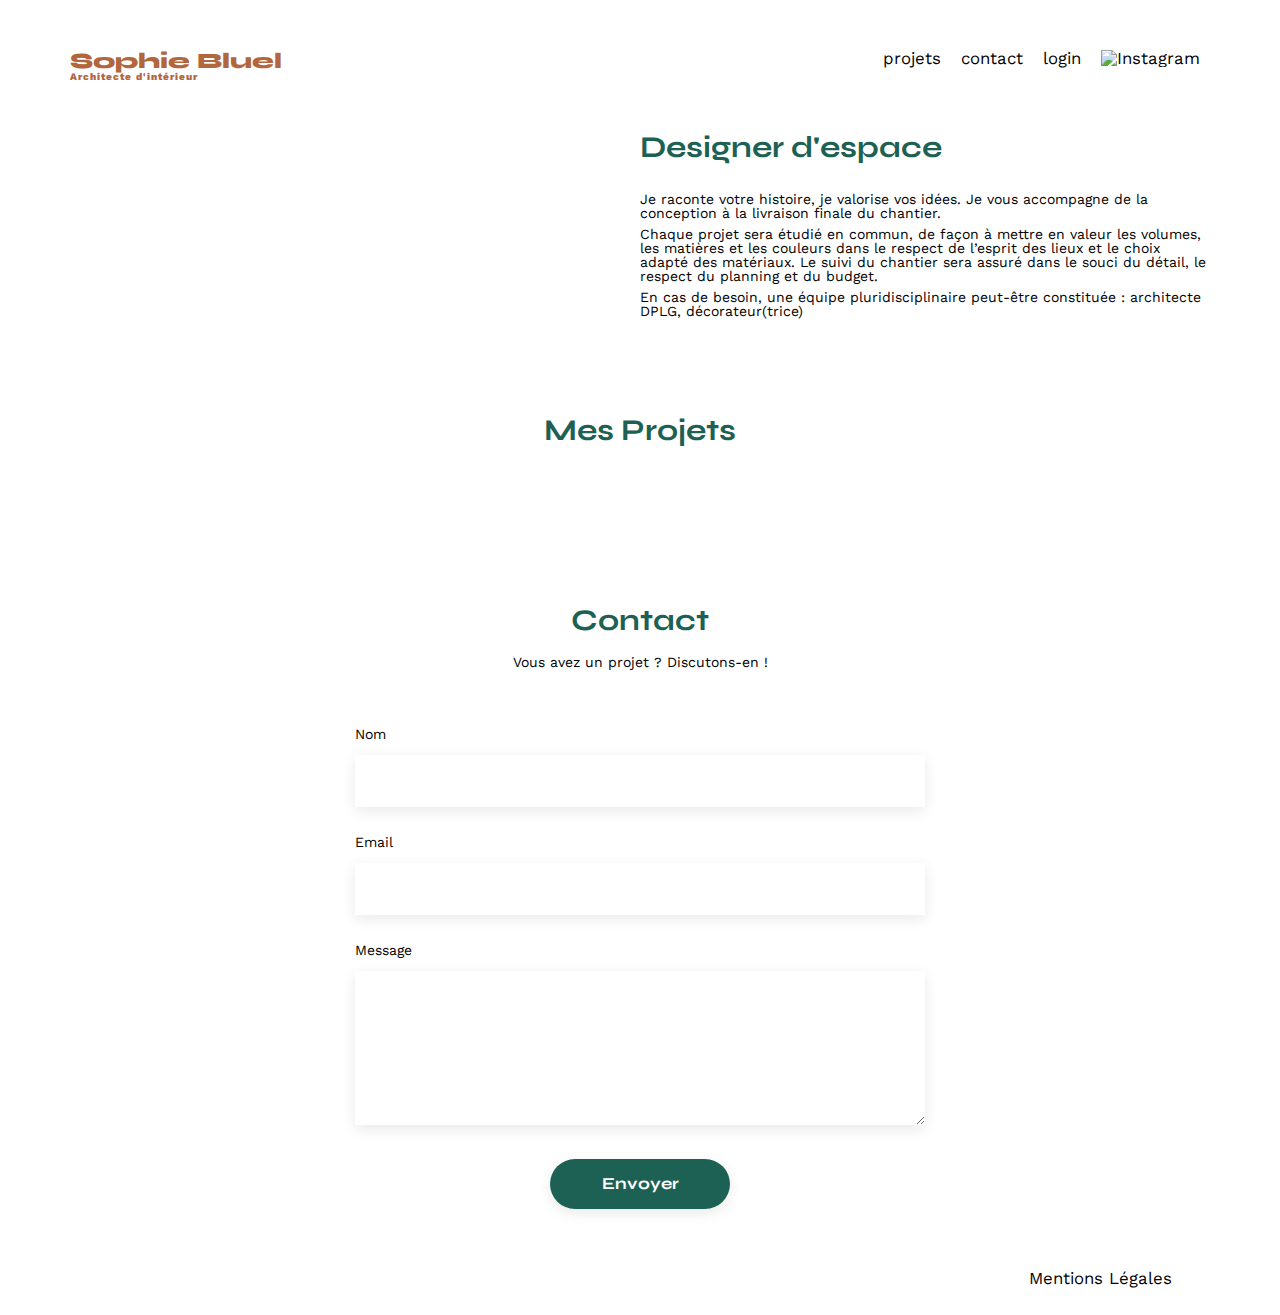
==== FrontEnd/index.html @ af710bba "Ajout du login/logout et du mode édition" ====
<!DOCTYPE html>
<html lang="fr">
<head>
	<meta charset="UTF-8">
	<title>Sophie Bluel - Architecte d'intérieur</title>
	<meta name="viewport" content="width=device-width, initial-scale=1.0">
	<link rel="preconnect" href="https://fonts.googleapis.com">
	<link rel="preconnect" href="https://fonts.gstatic.com" crossorigin>
	<link href="https://fonts.googleapis.com/css2?family=Syne:wght@700;800&family=Work+Sans&display=swap" rel="stylesheet">
	<meta name="description" content="">
	<link rel="stylesheet" href="https://cdnjs.cloudflare.com/ajax/libs/font-awesome/6.0.0-beta3/css/all.min.css">
	<link rel="stylesheet" href="./assets/style.css">
	<script src="index.js" defer></script>
</head>
<body>
<header>
	<div id="editModeBanner">
		<i class="fa-regular fa-pen-to-square"></i> Mode édition
	</div>	
	<h1>Sophie Bluel <span>Architecte d'intérieur</span></h1>
	<nav>
		<ul>
			<li>projets</li>
			<li><a href="#contact">contact</a></li>
			<li>
				<a id="loginLink" href="./login.html">login</a>
				<a id="logoutLink" class="only-admin" href="#">logout</a>
			</li>
			<li><img src="./assets/icons/instagram.png" alt="Instagram"></li>
		</ul>
	</nav>
</header>
<main>
	<section id="introduction">
		<figure>
			<img src="./assets/images/sophie-bluel.png" alt="">
		</figure>
		<article>
			<h2>Designer d'espace</h2>
			<p>Je raconte votre histoire, je valorise vos idées. Je vous accompagne de la conception à la livraison finale du chantier.</p>
			<p>Chaque projet sera étudié en commun, de façon à mettre en valeur les volumes, les matières et les couleurs dans le respect de l’esprit des lieux et le choix adapté des matériaux. Le suivi du chantier sera assuré dans le souci du détail, le respect du planning et du budget.</p>
			<p>En cas de besoin, une équipe pluridisciplinaire peut-être constituée : architecte DPLG, décorateur(trice)</p>
		</article>
	</section>
	<section id="portfolio">
		<h2>
			Mes Projets 
			<span id="editIconContainer" class="edit-icon-container">
				<a href="#"><i class="fa-regular fa-pen-to-square"></i> modifier</a>
			</span>
		</h2>
		<div id="filters" class="filters"></div>
		<div class="gallery"></div>
	</section>
	<section id="contact">
		<h2>Contact</h2>
		<p>Vous avez un projet ? Discutons-en !</p>
		<form action="#" method="post">
			<label for="name">Nom</label>
			<input type="text" name="name" id="name">
			<label for="email">Email</label>
			<input type="email" name="email" id="email">
			<label for="message">Message</label>
			<textarea name="message" id="message" cols="30" rows="10"></textarea>
			<input type="submit" value="Envoyer">
		</form>
	</section>
</main>

<footer>
	<nav>
		<ul>
			<li>Mentions Légales</li>
		</ul>
	</nav>
</footer>
</body>
</html>
---- FrontEnd/assets/style.css ----
/* http://meyerweb.com/eric/tools/css/reset/
   v2.0 | 20110126
   License: none (public domain)
*/

html, body, div, span, applet, object, iframe,
h1, h2, h3, h4, h5, h6, p, blockquote, pre,
a, abbr, acronym, address, big, cite, code,
del, dfn, em, img, ins, kbd, q, s, samp,
small, strike, strong, sub, sup, tt, var,
b, u, i, center,
dl, dt, dd, ol, ul, li,
fieldset, form, label, legend,
table, caption, tbody, tfoot, thead, tr, th, td,
article, aside, canvas, details, embed,
figure, figcaption, footer, header, hgroup,
menu, nav, output, ruby, section, summary,
time, mark, audio, video {
	margin: 0;
	padding: 0;
	border: 0;
	font-size: 100%;
	font: inherit;
	vertical-align: baseline;
}
/* HTML5 display-role reset for older browsers */
article, aside, details, figcaption, figure,
footer, header, hgroup, menu, nav, section {
	display: block;
}
body {
	line-height: 1;
}
ol, ul {
	list-style: none;
}
blockquote, q {
	quotes: none;
}
blockquote:before, blockquote:after,
q:before, q:after {
	content: '';
	content: none;
}
table {
	border-collapse: collapse;
	border-spacing: 0;
}
/** end reset css**/
body {
	max-width: 1140px;
	margin:auto;
	font-family: 'Work Sans' ;
	font-size: 14px;
}
#editModeBanner {
	display: none;
	background-color: black;
    color: white;
    padding: 20px;
    position: fixed;
    top: 0;
    left: 0;
    width: 100%;
    text-align: center;
	font-size: 1.2em;
}
#editModeBanner i {
	margin-right: 5px;
}
#editIconContainer {
	display: none;
	vertical-align: middle;
	font-family: 'Work Sans';
	font-weight: normal;
	margin-left: 15px;
	color: black;
	font-size: 15px;
}
#editIconContainer a {
	text-decoration: none;
  	color: inherit;
}

header {
	display: flex;
	justify-content: space-between;
	margin: 50px 0
}
section {
	margin: 50px 0
}

h1{
	display: flex;
	flex-direction: column;
	font-family: 'Syne';
	font-size: 22px;
	font-weight: 800;
	color: #B1663C
}

h1 > span {
	font-family: 'Work Sans';
	font-size:10px;
	letter-spacing: 0.1em;
;
}

h2{
	font-family: 'Syne';
	font-weight: 700;
	font-size: 30px;
	color: #1D6154
}
nav ul {
	display: flex;
	align-items: center;
	list-style-type: none;

}
nav li {
	padding: 0 10px;
	font-size: 1.2em;
}

nav li a {
	text-decoration: none;
	color: inherit;
}

li:hover {
	color: #B1663C;
	cursor: pointer;
}
#introduction {
	display: flex;
	align-items: center;
}
#introduction figure {
	flex: 1
}
#introduction img {
	display: block;
	margin: auto;
	width: 80%;
}

#introduction article {
	flex: 1
}
#introduction h2 {
	margin-bottom: 1em;
}

#introduction p {
	margin-bottom: 0.5em;
}
#portfolio h2 {
	text-align: center;
	margin-top: 3em;
	margin-bottom: 2em;
}
.filters {
	display: flex;
	justify-content: center;
	margin: 50px 0;
}
.category_filter {
	margin: 0 5px;
	padding: 7px 20px;
	font-size: 15px;
	font-family: 'Syne';
	border: 1px solid #1D6154;
	border-radius: 80px;
	background-color: white; 
    color: #1D6154; 
    transition: background-color 0.3s, color 0.3s; 
}
.category_filter:hover {
	background-color: #1D6154;
    color: white;
	cursor: pointer;
}
.active_button {
	color: white;
	background-color: #1D6154;
}
.gallery {
	width: 100%;
	display: grid;
	grid-template-columns: 1fr 1fr 1fr;
	grid-column-gap: 20px;
	grid-row-gap: 20px;
}

.gallery img {
	width: 100%;

}
#contact {
	width: 50%;
margin: auto;
}
#contact > * {
	text-align: center;

}
#contact h2{
	margin-bottom: 20px;
}
#contact form {
	text-align: left;
	margin-top:30px;
	display: flex;
	flex-direction: column;
}

#contact input {
	height: 50px;
	font-size: 1.2em;
	border: none;
	box-shadow: 0px 4px 14px rgba(0, 0, 0, 0.09);
}
#contact label {
	margin: 2em 0 1em 0;
}
#contact textarea {
	border: none;
	box-shadow: 0px 4px 14px rgba(0, 0, 0, 0.09);
}

input[type="submit"]{
	font-family: 'Syne';
	font-weight: 700;
	color: white;
	background-color: #1D6154;
	margin : 2em auto ;
	width: 180px;
	text-align: center;
	border-radius: 60px ;
}

footer nav ul {
	display: flex;
	justify-content: flex-end;
	margin: 2em
}

/* Log In */

.login_link {
	font-weight: bold;
}

#login h2 {
	text-align: center;
	margin-top: 5em;
	margin-bottom: 2em;
}

#login form {
	max-width: 400px;
	margin: 0 auto 300px;
}
#login input[type="text"],
#login input[type="password"] {
	width: 100%;
	padding: 18px;
	margin: 5px 0 40px 0;
	box-sizing: border-box;
	border: none;
	box-shadow: 0px 4px 14px rgba(0, 0, 0, 0.09);

}
#login input[type="submit"] {
	display: flex;
	width: 50%;
	padding: 10px;
	margin-top: 0;
	justify-content: center;
	background-color: #1D6154;
	color: #fff;
	border: none;
	cursor: pointer;
}
#login input[type="submit"]:hover {
	background-color: #14503B;
}
.forgot-password {
	text-align: center;
	margin-bottom: 40px;
}
.forgot-password a {
	text-decoration: underline;
}
#login input.error-input {
    border: 1px solid red;
}
#errorMessage{
	color: red;
	text-align: center;
	font-size: 15px;
}


#logoutLink {
	display:none;
}
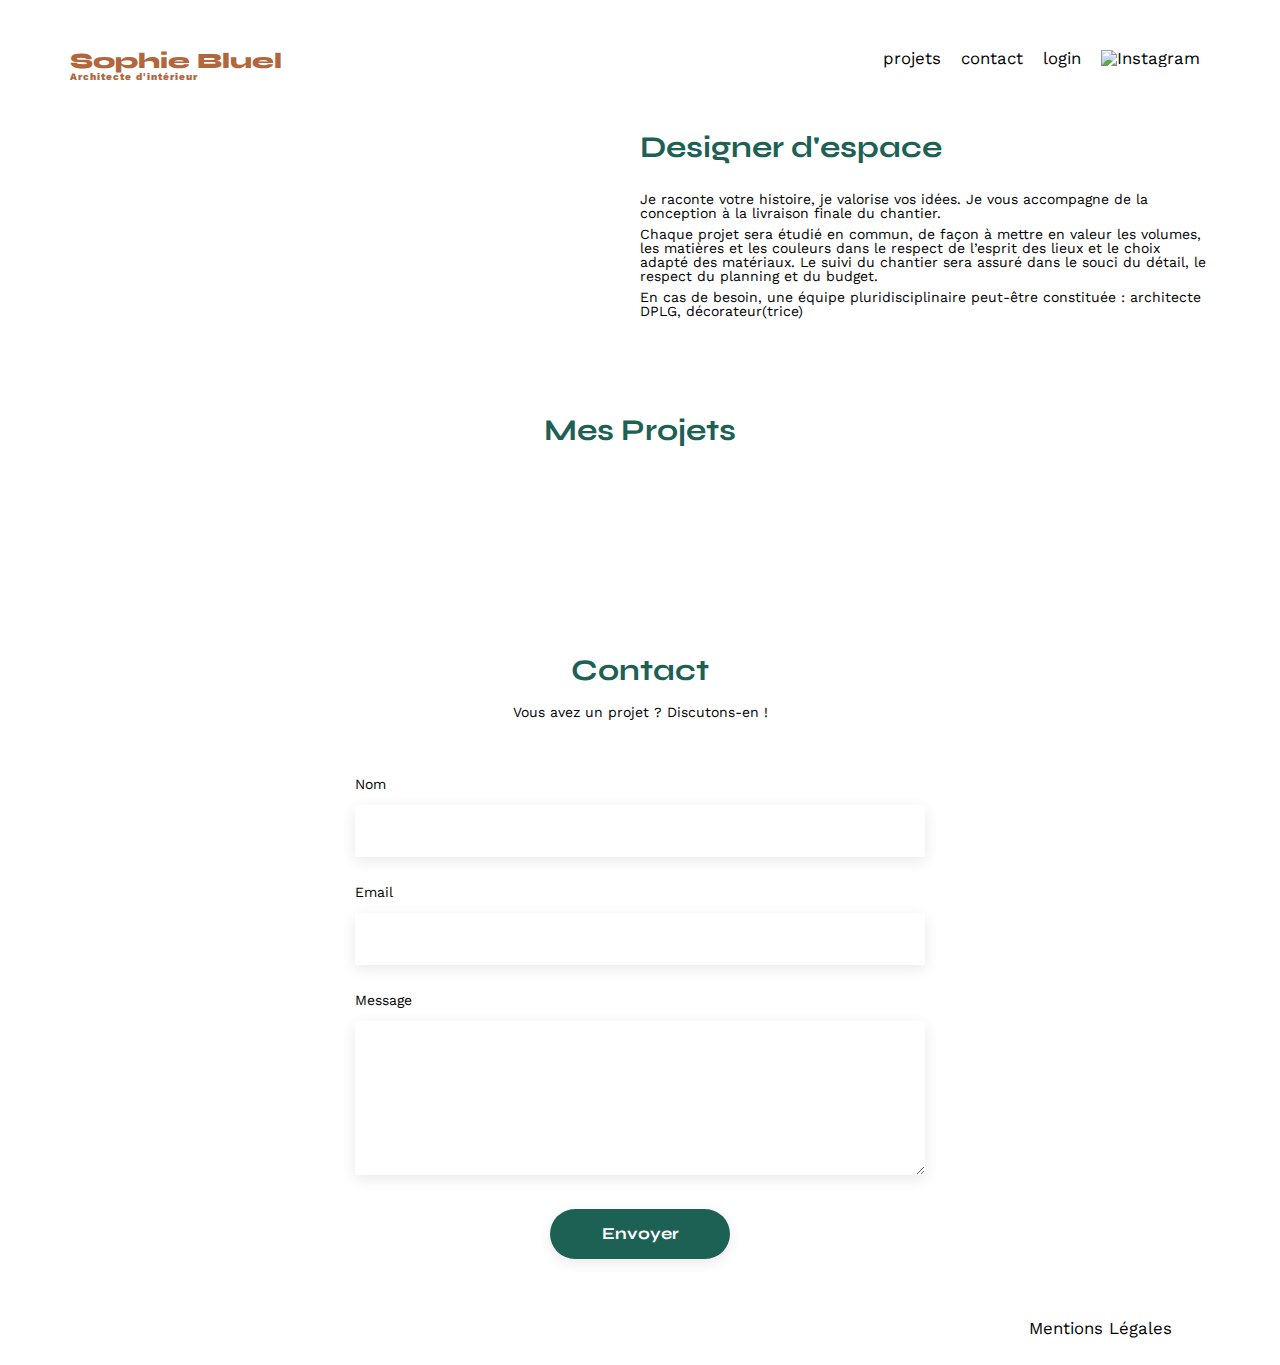
==== commit 97029e3b: "finalisation du projet" ====
--- a/FrontEnd/index.html
+++ b/FrontEnd/index.html
@@ -11,6 +11,7 @@
 	<link rel="stylesheet" href="https://cdnjs.cloudflare.com/ajax/libs/font-awesome/6.0.0-beta3/css/all.min.css">
 	<link rel="stylesheet" href="./assets/style.css">
 	<script src="index.js" defer></script>
+	<script src="modal.js" defer></script>
 </head>
 <body>
 <header>
@@ -46,7 +47,7 @@
 		<h2>
 			Mes Projets 
 			<span id="editIconContainer" class="edit-icon-container">
-				<a href="#"><i class="fa-regular fa-pen-to-square"></i> modifier</a>
+				<a href="modal" id="open-modal" class="js-modal"><i class="fa-regular fa-pen-to-square"></i> modifier</a>
 			</span>
 		</h2>
 		<div id="filters" class="filters"></div>
@@ -74,5 +75,54 @@
 		</ul>
 	</nav>
 </footer>
+<!-- Création modale -->
+<aside id="modal" class="modal" aria-hidden="true" role="dialog" aria-labelledby="titlemodal" style="display: none;">
+	<div class="modal-wrapper js-modal-stop">
+		<div id="modal-gallery" class="modal-gallery">
+			<button class="js-modal-close">&times;</button>
+			<h3 id="titlemodal">Galerie photo</h3>
+			<div class="modal-images"></div>
+			<div class="separator-1"></div>
+			<input type="submit" value="Ajouter une photo">
+		</div>
+		<div id="modal-add-work" class="modal-add-work">
+			<button class="js-modal-back">&larr;</button>
+			<button class="js-modal-close">&times;</button>
+			<h3 id="titlemodal">Ajout photo</h3>
+			<form id="modal-form" method="post" action="#">
+				<div id= "modal-add-photo" class="modal-add-photo">
+					<i class="fa-regular fa-image"></i>
+					<label for="form-image" class="custom-file-upload">
+						+ Ajouter photo
+					</label>
+					<input id="form-image" type="file" name="image" accept="image/*, .jpg, .jpeg, .png" required style="display: none;">					
+					<p>jpg, png : 4mo max</p>
+				</div>
+				<div class="modal-label">
+					<label for="form-title">Titre</label>
+					<input type="text" name="title" id="form-title" value="" required>
+					<label for="form-category">Catégorie</label>
+					<select id="category-input" name="category" required>
+						<option value="" disabled selected hidden>  </option>
+						<option value="1">Objets</option>
+						<option value="2">Appartements</option>
+						<option value="3">Hotels & restaurants</option>
+					</select>
+				</div>
+				<div class="separator-2"></div>
+				<input type="submit" value="Valider" id="valider">
+			</form>
+		</div>
+		<div id="confirmationModal" class="confirmation-modal">
+			<div class="confirmation-content">
+				<p>Êtes-vous sûr(e) de vouloir supprimer cet élément ?</p>
+				<div class="confirmation-buttons">
+					<button id="confirmYes">Oui</button>
+					<button id="confirmNo">Non</button>
+				</div>
+			</div>
+		</div>
+	</div>
+</aside>
 </body>
 </html>
--- a/FrontEnd/assets/style.css
+++ b/FrontEnd/assets/style.css
@@ -75,7 +75,7 @@
 	font-weight: normal;
 	margin-left: 15px;
 	color: black;
-	font-size: 15px;
+	font-size: 14px;
 }
 #editIconContainer a {
 	text-decoration: none;
@@ -182,31 +182,34 @@
     color: white;
 	cursor: pointer;
 }
-.active_button {
-	color: white;
-	background-color: #1D6154;
-}
+
 .gallery {
 	width: 100%;
 	display: grid;
 	grid-template-columns: 1fr 1fr 1fr;
 	grid-column-gap: 20px;
-	grid-row-gap: 20px;
+	grid-row-gap: 40px;
 }
 
 .gallery img {
 	width: 100%;
-
-}
+	height: 100%;
+}
+
+.gallery figcaption {
+	margin-top: 5px;
+}
+
 #contact {
 	width: 50%;
-margin: auto;
+	margin: auto;
 }
 #contact > * {
 	text-align: center;
 
 }
 #contact h2{
+	padding-top: 50px;
 	margin-bottom: 20px;
 }
 #contact form {
@@ -247,6 +250,293 @@
 	margin: 2em
 }
 
+/* Modale */
+
+.modal {
+	position: fixed;
+	display: flex;
+	align-items: center;
+	justify-content: center;
+	top: 0;
+	left: 0;
+	width: 100%;
+	height: 100%;
+	background: rgba(0, 0, 0, 0.6);
+	animation: fadeIn .3s both;
+}
+.modal-wrapper {
+	overflow: auto;
+	width: 700px;
+	max-width: calc(100vw - 20px);
+	max-height: calc(100vh - 20px);
+	padding: 20px;
+	border-radius: 10px;
+	background-color: #fff;
+	animation: slideFromTop .5s both;
+}
+
+.modal[aria-hidden="true"] {
+	animation-name: fadeOut;
+}
+
+.modal[aria-hidden="true"] .modal-wrapper {
+	animation-name: slideToBottom;
+}
+.js-modal-close {
+    position: absolute;
+    top: 20px;
+    right: 30px;
+    background: none;
+    border: none;
+    font-size: 20px;
+    cursor: pointer;
+}
+
+.js-modal-back {
+	position: absolute;
+    top: 20px;
+    left: 30px;
+    background: none;
+    border: none;
+    font-size: 20px;
+    cursor: pointer;
+}
+
+#modal h3 {
+	margin-top: 50px;
+	margin-bottom: 30px;
+	font-size: 25px;
+	text-align: center;
+}
+
+.modal-images {
+    display: grid;
+    grid-template-columns: repeat(5, 1fr);
+    grid-gap: 10px;
+	margin-left: 100px;
+	margin-right: 100px;
+}
+
+.modal-result {
+	position: relative;
+    width: 100%;
+    height: auto;
+}
+
+.modal-image {
+	position: relative;
+    margin-top: 30px;
+	width: 100%;
+    height: 85%; 
+}
+
+.fa-trash-can {
+    position: absolute;
+    top: 37px;
+    right: 6px;
+    z-index: 1;
+    color: white;
+	background-color: black;
+	font-size: 12px;
+	padding: 4px;
+	border-radius: 3px;
+    cursor: pointer;
+}
+
+/* Modale de confirmation */
+.confirmation-modal {
+    display: none;
+    position: fixed;
+    top: 0;
+    left: 0;
+    width: 100%;
+    height: 100%;
+    background-color: rgba(0, 0, 0, 0.5);
+    justify-content: center;
+    align-items: center;
+    z-index: 1000;
+}
+
+.confirmation-modal.show {
+    display: flex;
+}
+
+.confirmation-content {
+    background-color: rgb(255, 255, 255);
+    padding: 20px;
+    border-radius: 5px;
+    text-align: center;
+    box-shadow: 0 2px 10px rgba(0, 0, 0, 0.3);
+}
+
+.confirmation-buttons {
+    display: flex;
+    justify-content: center;
+    gap: 10px;
+    margin-top: 20px;
+}
+
+.confirmation-buttons button {
+    padding: 10px 20px;
+    border: none;
+    border-radius: 3px;
+    cursor: pointer;
+}
+
+#confirmYes {
+    background-color: #67ac6a;
+    color: white;
+}
+
+#confirmNo {
+    background-color: #f46d63;
+    color: white;
+}
+
+.separator-1 {
+
+    height: 2px;
+    background-color: #ccc;
+    margin: 80px 100px 50px;
+}
+
+#modal-gallery input[type="submit"] {
+	display: flex;
+	width: 40%;
+	padding: 10px;
+	margin-top: 0;
+	justify-content: center;
+	background-color: #1D6154;
+	color: #fff;
+	border: none;
+	cursor: pointer;
+}
+#modal input[type="submit"]:hover {
+	background-color: #14503B;
+}
+
+@keyframes fadeIn {
+	from { opacity: 0; }
+	to { opacity: 1; }
+}
+
+@keyframes fadeOut {
+	from { opacity: 1; }
+	to { opacity: 0; }
+}
+
+@keyframes slideFromTop {
+	from { transform: translateY(-50px); }
+	to { transform: translateY(0px); }
+}
+
+@keyframes slideToBottom {
+	from { transform: translateY(0px); }
+	to { transform: translateY(50px); }
+}
+
+.modal-add-work {
+	display: none;
+}
+
+.modal-add-photo {
+	display: flex;
+	flex-direction: column;
+	align-items: center;
+	background-color: #e6eef3;
+	border-radius: 5px;
+	margin: 35px 105px 0 105px;
+}
+
+#modal-form .modal-add-photo .preview-image {
+    max-width: 490px;
+    max-height: 185px;
+    object-fit: contain;
+}
+
+.custom-file-upload {
+    display: inline-block;
+    cursor: pointer;
+    padding: 12px 33px;
+	color: #306685;
+    background-color: #cdd2d6;
+    border-radius: 50px;
+    font-size: 16px;
+}
+
+.custom-file-upload:hover {
+    background-color: #ddd;
+}
+
+
+#modal-form i {
+	padding-top: 20px;
+	font-size: 80px;
+	color: #B9C5CC;
+	padding-bottom: 10px;
+}
+
+#form-image {
+	opacity: 0;
+}
+
+#modal-form p {
+	font-size: 10px;
+	color: #929597;
+	margin-top: 5px;
+	margin-bottom: 20px;
+}
+
+#modal-form .modal-label {
+	display: flex;
+	flex-direction: column;
+	padding: 10px 105px 0 105px;
+}
+
+.modal-label input[type="text"], select {
+	height: 50px;
+	box-shadow: 0px 4px 14px rgba(0, 0, 0, 0.09);
+	border: none;
+}
+
+.modal-label #form-title, .modal-label #category-input {
+	padding-left: 16px;
+	font-family: 'Work Sans';
+	background-color: white;
+}
+
+.modal-label label {
+	padding-top: 30px;
+	padding-bottom: 10px;
+}
+
+.separator-2 {
+    height: 2px;
+    background-color: #ccc;
+    margin: 60px 105px 40px;
+}
+
+.modal-add-work input[type="submit"] {
+	display: flex;
+	width: 40%;
+	padding: 10px;
+	margin-top: 0;
+	justify-content: center;
+	background-color: #a0a0a0;
+	color: #fff;
+	border: none;
+	cursor: pointer;
+}
+
+.active_button {
+	color: white;
+	background-color: #1D6154;
+}
+
+#valider.valid {
+	background-color: #1D6154;
+}
+
 /* Log In */
 
 .login_link {
@@ -302,8 +592,6 @@
 	text-align: center;
 	font-size: 15px;
 }
-
-
 #logoutLink {
 	display:none;
 }